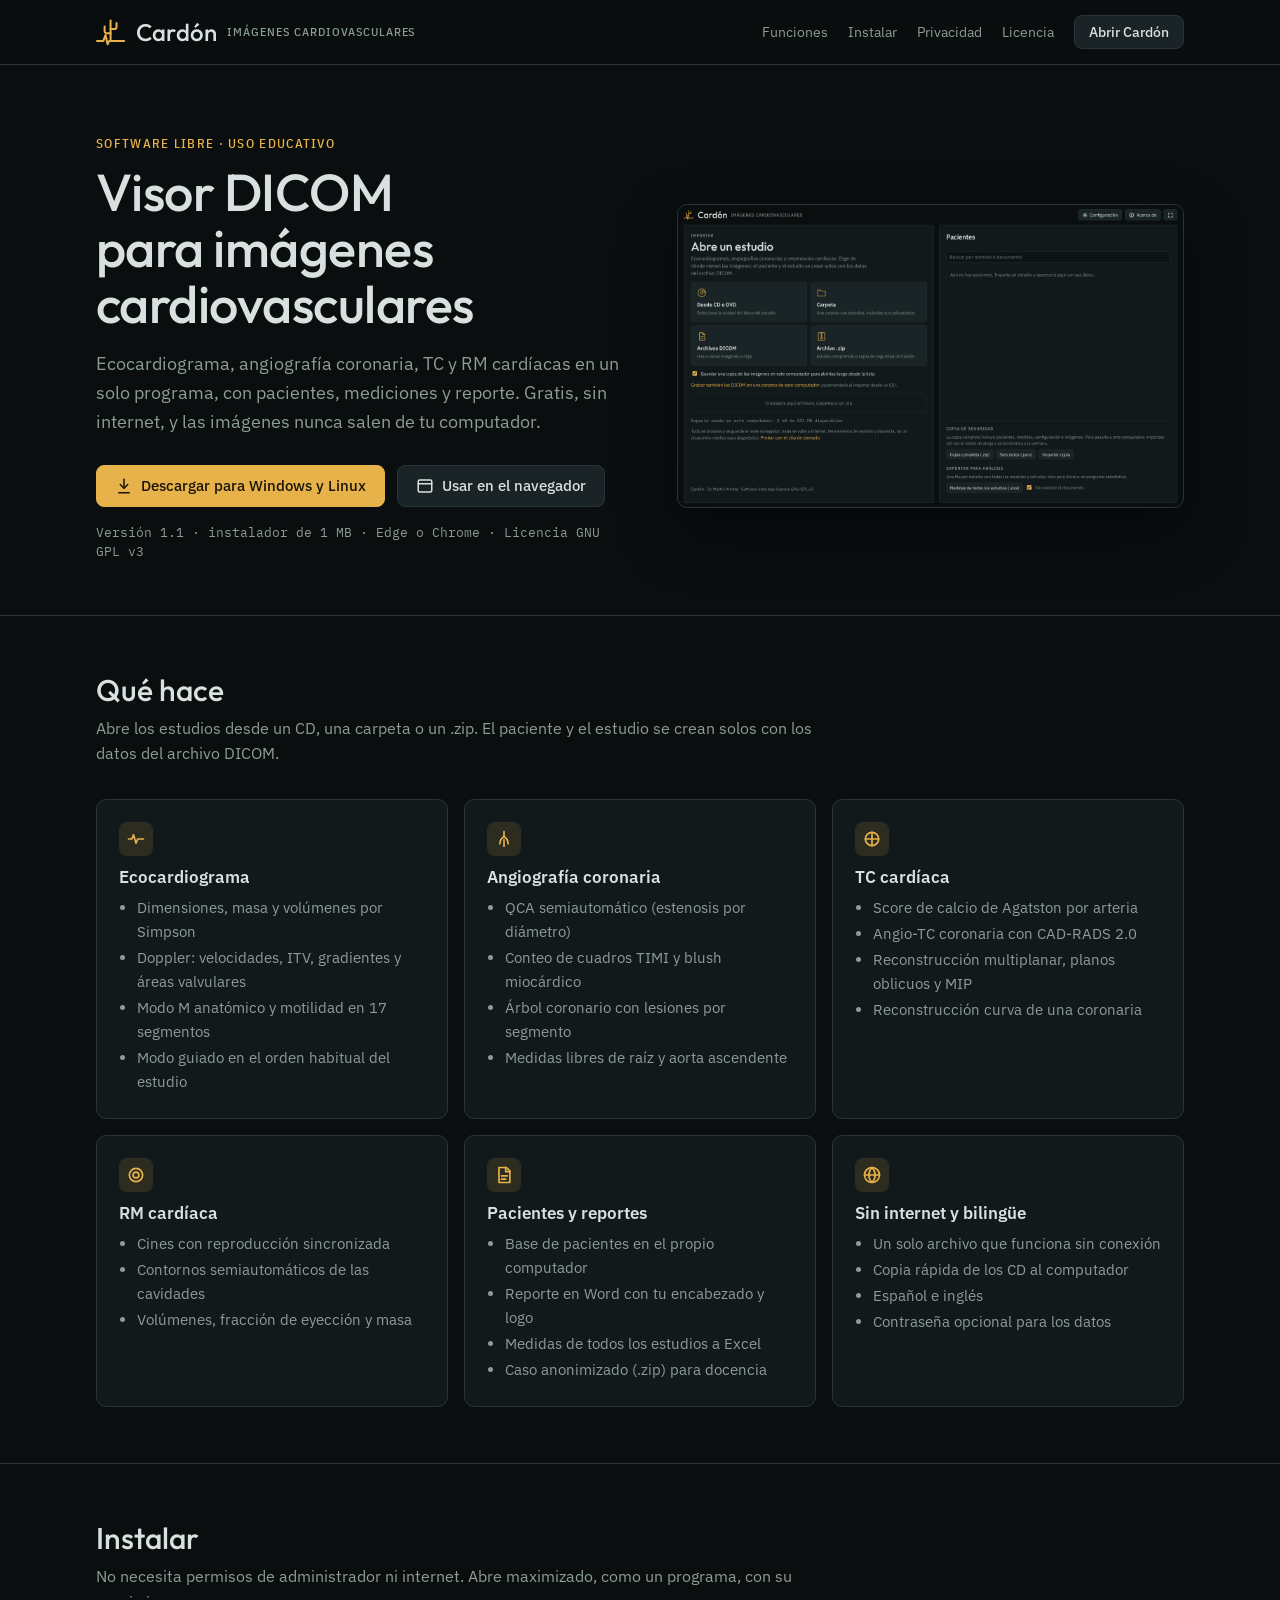
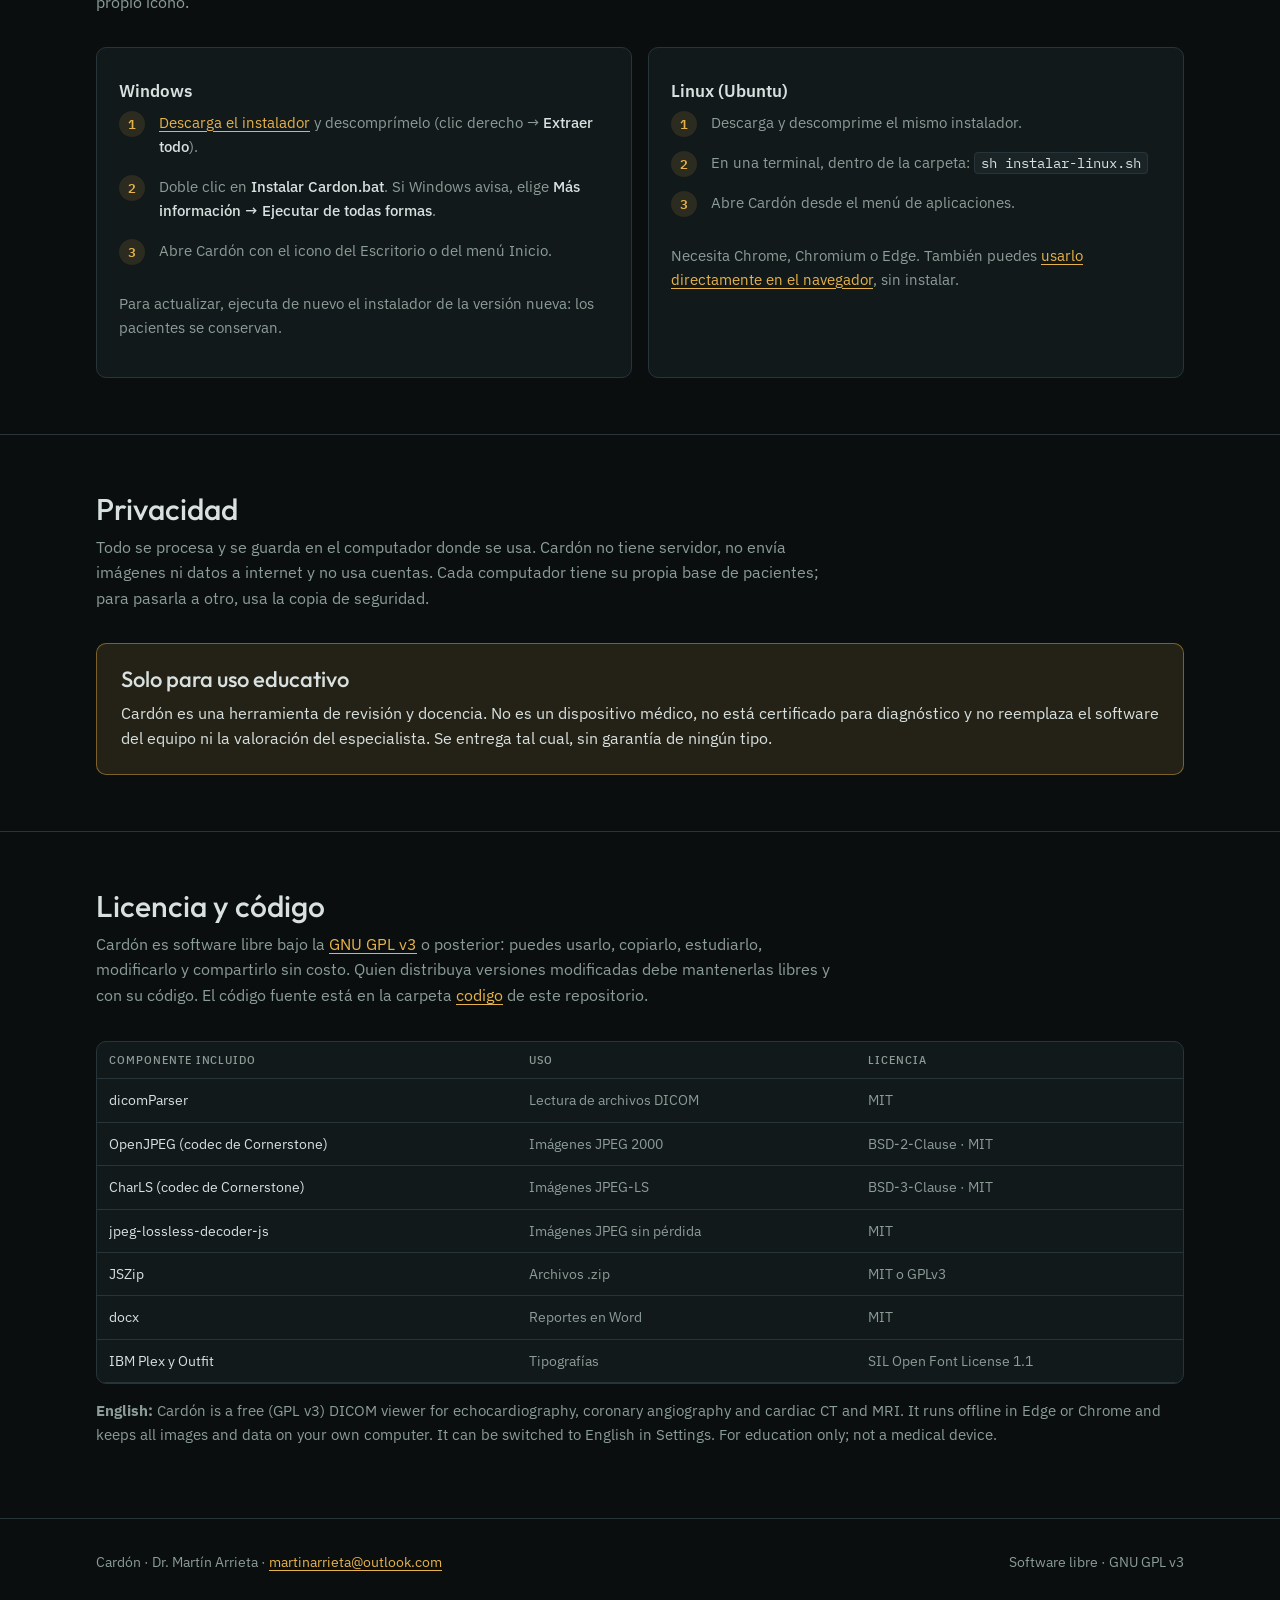
==== index.html @ 48ba82d5 "Cardón 1.1: página, aplicación en línea, instalador y código fuente Co-Authored-By: Claude Opus 5.5 " ====
<!doctype html>
<html lang="es">
<head>
<meta charset="utf-8">
<meta name="viewport" content="width=device-width, initial-scale=1">
<title>Cardón · Visor DICOM cardiovascular libre</title>
<meta name="description" content="Cardón: visor DICOM libre y gratuito para ecocardiografía, angiografía coronaria, TC y RM cardíacas. Funciona sin internet; las imágenes no salen del computador. Uso educativo.">
<meta property="og:title" content="Cardón · Visor DICOM cardiovascular libre">
<meta property="og:description" content="Ecocardiograma, angiografía coronaria, TC y RM cardíacas en un solo archivo. Libre, gratuito y sin internet. Uso educativo.">
<meta property="og:image" content="img/captura-inicio.png">
<link rel="icon" href="img/cardon.svg" type="image/svg+xml">
<link rel="preconnect" href="https://fonts.googleapis.com">
<link rel="preconnect" href="https://fonts.gstatic.com" crossorigin>
<link href="https://fonts.googleapis.com/css2?family=IBM+Plex+Mono:wght@400;500&family=IBM+Plex+Sans+Condensed:wght@500;600&family=IBM+Plex+Sans:wght@400;500;600&family=Outfit:wght@400;500;600&display=swap" rel="stylesheet">
<style>
:root {
  color-scheme: dark;
  --ink: #0a0e0f; --panel: #12191b; --raise: #1a2427; --line: #27353a;
  --text: #d8e1df; --muted: #8c9c97; --amber: #e7b24a; --amber-soft: rgba(231, 178, 74, 0.12); --cyan: #62c6c4;
  --f-brand: "Outfit", "IBM Plex Sans", system-ui, sans-serif;
  --f-display: "IBM Plex Sans Condensed", "Arial Narrow", system-ui, sans-serif;
  --f-body: "IBM Plex Sans", system-ui, -apple-system, "Segoe UI", sans-serif;
  --f-mono: "IBM Plex Mono", ui-monospace, Menlo, Consolas, monospace;
}
* { box-sizing: border-box; }
html { scroll-behavior: smooth; }
body { margin: 0; background: var(--ink); color: var(--text); font: 16px/1.6 var(--f-body); }
a { color: var(--amber); text-underline-offset: 3px; }
a:hover { color: #f3c96f; }
:focus-visible { outline: 2px solid var(--amber); outline-offset: 3px; }
.wrap { max-width: 1120px; margin: 0 auto; padding: 0 16px; }
header.top { position: sticky; top: 0; z-index: 5; background: rgba(10, 14, 15, 0.88); backdrop-filter: blur(8px); border-bottom: 1px solid var(--line); }
header.top .wrap { display: flex; align-items: center; justify-content: space-between; gap: 16px; height: 64px; }
.brand { display: flex; align-items: center; gap: 10px; color: var(--text); text-decoration: none; }
.brand svg { width: 30px; height: 28px; }
.brand b { font: 500 24px/1 var(--f-brand); letter-spacing: 0.01em; }
.brand small { color: var(--muted); font: 500 12px/1 var(--f-display); letter-spacing: 0.08em; text-transform: uppercase; }
nav { display: flex; gap: 20px; align-items: center; }
nav a { color: var(--muted); text-decoration: none; font-size: 14px; }
nav a:hover { color: var(--text); }
.btn { display: inline-flex; align-items: center; gap: 8px; padding: 11px 18px; border-radius: 8px; border: 1px solid var(--line); background: var(--raise); color: var(--text); font: 500 15px/1.2 var(--f-body); text-decoration: none; }
.btn:hover { border-color: var(--muted); color: var(--text); }
.btn.primary { background: var(--amber); border-color: var(--amber); color: #1a1408; }
.btn.primary:hover { background: #f0c164; color: #1a1408; }
.btn svg { width: 18px; height: 18px; flex: none; }
nav .btn { padding: 8px 14px; font-size: 14px; }
.hero { padding: 72px 16px 40px; display: grid; grid-template-columns: 1.05fr 1fr; gap: 48px; align-items: center; }
.eyebrow { font: 500 13px/1 var(--f-display); letter-spacing: 0.1em; text-transform: uppercase; color: var(--amber); margin: 0 0 14px; }
h1 { font: 500 clamp(34px, 5vw, 52px)/1.08 var(--f-brand); margin: 0 0 18px; letter-spacing: -0.01em; text-wrap: balance; }
.lead { color: var(--muted); font-size: 18px; margin: 0 0 28px; max-width: 34em; }
.cta { display: flex; flex-wrap: wrap; gap: 12px; }
.meta { margin-top: 16px; color: var(--muted); font: 13px/1.5 var(--f-mono); }
.shot { border: 1px solid var(--line); border-radius: 10px; overflow: hidden; background: var(--panel); box-shadow: 0 24px 60px rgba(0, 0, 0, 0.45); }
.shot img { display: block; width: 100%; height: auto; }
section { padding: 56px 0; border-top: 1px solid var(--line); }
h2 { font: 500 30px/1.2 var(--f-brand); margin: 0 0 8px; }
.sub { color: var(--muted); margin: 0 0 32px; max-width: 46em; }
.grid { display: grid; grid-template-columns: repeat(3, 1fr); gap: 16px; }
.card { background: var(--panel); border: 1px solid var(--line); border-radius: 10px; padding: 22px; }
.card h3 { font: 600 17px/1.3 var(--f-body); margin: 10px 0 8px; }
.card p, .card li { color: var(--muted); font-size: 15px; }
.card ul { margin: 0; padding-left: 18px; }
.card li { margin: 2px 0; }
.ico { width: 34px; height: 34px; border-radius: 8px; display: grid; place-items: center; background: var(--amber-soft); color: var(--amber); }
.ico svg { width: 20px; height: 20px; }
.steps { display: grid; grid-template-columns: repeat(2, 1fr); gap: 16px; }
ol.num { margin: 0; padding: 0; list-style: none; counter-reset: s; }
ol.num li { counter-increment: s; position: relative; padding: 0 0 14px 40px; color: var(--muted); }
ol.num li::before { content: counter(s); position: absolute; left: 0; top: 0; width: 26px; height: 26px; border-radius: 50%; background: var(--amber-soft); color: var(--amber); font: 600 13px/26px var(--f-mono); text-align: center; }
ol.num b, .card b { color: var(--text); font-weight: 500; }
code { font: 14px var(--f-mono); background: var(--raise); border: 1px solid var(--line); border-radius: 4px; padding: 1px 6px; color: var(--text); }
.notice { border: 1px solid rgba(231, 178, 74, 0.45); background: var(--amber-soft); border-radius: 10px; padding: 22px 24px; }
.notice h2 { font-size: 22px; }
.notice p { margin: 6px 0 0; color: var(--text); }
table { width: 100%; border-collapse: collapse; font-size: 14px; }
th, td { text-align: left; padding: 10px 12px; border-bottom: 1px solid var(--line); vertical-align: top; }
th { color: var(--muted); font: 500 12px/1.4 var(--f-display); letter-spacing: 0.08em; text-transform: uppercase; }
td { color: var(--muted); }
td:first-child { color: var(--text); }
.tablewrap { overflow-x: auto; border: 1px solid var(--line); border-radius: 10px; background: var(--panel); }
footer { border-top: 1px solid var(--line); padding: 32px 0 48px; color: var(--muted); font-size: 14px; }
footer .wrap { display: flex; flex-wrap: wrap; justify-content: space-between; gap: 16px; }
.en { color: var(--muted); font-size: 15px; }
@media (max-width: 900px) {
  .hero { grid-template-columns: 1fr; padding-top: 40px; gap: 32px; }
  .grid { grid-template-columns: 1fr 1fr; }
  .steps { grid-template-columns: 1fr; }
  nav a:not(.btn) { display: none; }
}
@media (max-width: 600px) {
  .grid { grid-template-columns: 1fr; }
  .brand small { display: none; }
}
</style>
</head>
<body>
<header class="top">
  <div class="wrap">
    <a class="brand" href="#" aria-label="Cardón, inicio">
      <svg viewBox="0 3 35 33" aria-hidden="true"><g fill="none" stroke="#e7b24a" stroke-width="2.4" stroke-linecap="round" stroke-linejoin="round"><path d="M1 30H8.5L11 23L13.5 34L15.5 30H17"/><path d="M17 30V6"/><path d="M17 21H12.5A2.5 2.5 0 0 1 10 18.5V13"/><path d="M17 16H21.5A2.5 2.5 0 0 0 24 13.5V9"/><path d="M17 30H33"/></g></svg>
      <b>Cardón</b><small>Imágenes cardiovasculares</small>
    </a>
    <nav aria-label="Secciones">
      <a href="#funciones">Funciones</a>
      <a href="#instalar">Instalar</a>
      <a href="#privacidad">Privacidad</a>
      <a href="#licencia">Licencia</a>
      <a class="btn" href="app/">Abrir Cardón</a>
    </nav>
  </div>
</header>

<main>
  <div class="wrap hero">
    <div>
      <p class="eyebrow">Software libre · Uso educativo</p>
      <h1>Visor DICOM para imágenes cardiovasculares</h1>
      <p class="lead">Ecocardiograma, angiografía coronaria, TC y RM cardíacas en un solo programa, con pacientes, mediciones y reporte. Gratis, sin internet, y las imágenes nunca salen de tu computador.</p>
      <div class="cta">
        <a class="btn primary" href="descargas/Cardon-instalador.zip" download>
          <svg viewBox="0 0 24 24" fill="none" stroke="currentColor" stroke-width="2" stroke-linecap="round" stroke-linejoin="round" aria-hidden="true"><path d="M12 3v12"/><path d="m7 10 5 5 5-5"/><path d="M5 21h14"/></svg>
          Descargar para Windows y Linux
        </a>
        <a class="btn" href="app/">
          <svg viewBox="0 0 24 24" fill="none" stroke="currentColor" stroke-width="2" stroke-linecap="round" stroke-linejoin="round" aria-hidden="true"><rect x="3" y="4" width="18" height="16" rx="2"/><path d="M3 9h18"/></svg>
          Usar en el navegador
        </a>
      </div>
      <p class="meta">Versión 1.1 · instalador de 1 MB · Edge o Chrome · Licencia GNU GPL v3</p>
    </div>
    <div class="shot"><img src="img/captura-inicio.png" width="1440" height="860" alt="Pantalla de inicio de Cardón: importar estudios desde CD, carpeta, archivos DICOM o .zip, y lista de pacientes."></div>
  </div>

  <section id="funciones">
    <div class="wrap">
      <h2>Qué hace</h2>
      <p class="sub">Abre los estudios desde un CD, una carpeta o un .zip. El paciente y el estudio se crean solos con los datos del archivo DICOM.</p>
      <div class="grid">
        <div class="card">
          <div class="ico"><svg viewBox="0 0 24 24" fill="none" stroke="currentColor" stroke-width="2" stroke-linecap="round" stroke-linejoin="round"><path d="M3 12h4l2-5 3 10 2-5h7"/></svg></div>
          <h3>Ecocardiograma</h3>
          <ul><li>Dimensiones, masa y volúmenes por Simpson</li><li>Doppler: velocidades, ITV, gradientes y áreas valvulares</li><li>Modo M anatómico y motilidad en 17 segmentos</li><li>Modo guiado en el orden habitual del estudio</li></ul>
        </div>
        <div class="card">
          <div class="ico"><svg viewBox="0 0 24 24" fill="none" stroke="currentColor" stroke-width="2" stroke-linecap="round" stroke-linejoin="round"><path d="M12 3v6"/><path d="M12 9c-3 2-5 5-5 9"/><path d="M12 9c3 2 5 5 5 9"/><path d="M12 13v8"/></svg></div>
          <h3>Angiografía coronaria</h3>
          <ul><li>QCA semiautomático (estenosis por diámetro)</li><li>Conteo de cuadros TIMI y blush miocárdico</li><li>Árbol coronario con lesiones por segmento</li><li>Medidas libres de raíz y aorta ascendente</li></ul>
        </div>
        <div class="card">
          <div class="ico"><svg viewBox="0 0 24 24" fill="none" stroke="currentColor" stroke-width="2" stroke-linecap="round" stroke-linejoin="round"><circle cx="12" cy="12" r="8"/><path d="M4 12h16"/><path d="M12 4v16"/></svg></div>
          <h3>TC cardíaca</h3>
          <ul><li>Score de calcio de Agatston por arteria</li><li>Angio-TC coronaria con CAD-RADS 2.0</li><li>Reconstrucción multiplanar, planos oblicuos y MIP</li><li>Reconstrucción curva de una coronaria</li></ul>
        </div>
        <div class="card">
          <div class="ico"><svg viewBox="0 0 24 24" fill="none" stroke="currentColor" stroke-width="2" stroke-linecap="round" stroke-linejoin="round"><circle cx="12" cy="12" r="8"/><circle cx="12" cy="12" r="3.5"/></svg></div>
          <h3>RM cardíaca</h3>
          <ul><li>Cines con reproducción sincronizada</li><li>Contornos semiautomáticos de las cavidades</li><li>Volúmenes, fracción de eyección y masa</li></ul>
        </div>
        <div class="card">
          <div class="ico"><svg viewBox="0 0 24 24" fill="none" stroke="currentColor" stroke-width="2" stroke-linecap="round" stroke-linejoin="round"><path d="M6 3h9l4 4v14H6z"/><path d="M14 3v5h5"/><path d="M9 13h7M9 17h5"/></svg></div>
          <h3>Pacientes y reportes</h3>
          <ul><li>Base de pacientes en el propio computador</li><li>Reporte en Word con tu encabezado y logo</li><li>Medidas de todos los estudios a Excel</li><li>Caso anonimizado (.zip) para docencia</li></ul>
        </div>
        <div class="card">
          <div class="ico"><svg viewBox="0 0 24 24" fill="none" stroke="currentColor" stroke-width="2" stroke-linecap="round" stroke-linejoin="round"><circle cx="12" cy="12" r="9"/><path d="M3 12h18"/><path d="M12 3c2.5 2.6 3.8 5.6 3.8 9s-1.3 6.4-3.8 9c-2.5-2.6-3.8-5.6-3.8-9S9.5 5.6 12 3z"/></svg></div>
          <h3>Sin internet y bilingüe</h3>
          <ul><li>Un solo archivo que funciona sin conexión</li><li>Copia rápida de los CD al computador</li><li>Español e inglés</li><li>Contraseña opcional para los datos</li></ul>
        </div>
      </div>
    </div>
  </section>

  <section id="instalar">
    <div class="wrap">
      <h2>Instalar</h2>
      <p class="sub">No necesita permisos de administrador ni internet. Abre maximizado, como un programa, con su propio icono.</p>
      <div class="steps">
        <div class="card">
          <h3>Windows</h3>
          <ol class="num">
            <li><a href="descargas/Cardon-instalador.zip" download>Descarga el instalador</a> y descomprímelo (clic derecho → <b>Extraer todo</b>).</li>
            <li>Doble clic en <b>Instalar Cardon.bat</b>. Si Windows avisa, elige <b>Más información → Ejecutar de todas formas</b>.</li>
            <li>Abre Cardón con el icono del Escritorio o del menú Inicio.</li>
          </ol>
          <p>Para actualizar, ejecuta de nuevo el instalador de la versión nueva: los pacientes se conservan.</p>
        </div>
        <div class="card">
          <h3>Linux (Ubuntu)</h3>
          <ol class="num">
            <li>Descarga y descomprime el mismo instalador.</li>
            <li>En una terminal, dentro de la carpeta: <code>sh instalar-linux.sh</code></li>
            <li>Abre Cardón desde el menú de aplicaciones.</li>
          </ol>
          <p>Necesita Chrome, Chromium o Edge. También puedes <a href="app/">usarlo directamente en el navegador</a>, sin instalar.</p>
        </div>
      </div>
    </div>
  </section>

  <section id="privacidad">
    <div class="wrap">
      <h2>Privacidad</h2>
      <p class="sub">Todo se procesa y se guarda en el computador donde se usa. Cardón no tiene servidor, no envía imágenes ni datos a internet y no usa cuentas. Cada computador tiene su propia base de pacientes; para pasarla a otro, usa la copia de seguridad.</p>
      <div class="notice" role="note">
        <h2>Solo para uso educativo</h2>
        <p>Cardón es una herramienta de revisión y docencia. No es un dispositivo médico, no está certificado para diagnóstico y no reemplaza el software del equipo ni la valoración del especialista. Se entrega tal cual, sin garantía de ningún tipo.</p>
      </div>
    </div>
  </section>

  <section id="licencia">
    <div class="wrap">
      <h2>Licencia y código</h2>
      <p class="sub">Cardón es software libre bajo la <a href="LICENSE">GNU GPL v3</a> o posterior: puedes usarlo, copiarlo, estudiarlo, modificarlo y compartirlo sin costo. Quien distribuya versiones modificadas debe mantenerlas libres y con su código. El código fuente está en la carpeta <a id="srcLink" href="codigo/COMO-COMPILAR.txt">codigo</a> de este repositorio.</p>
      <div class="tablewrap">
        <table>
          <thead><tr><th>Componente incluido</th><th>Uso</th><th>Licencia</th></tr></thead>
          <tbody>
            <tr><td>dicomParser</td><td>Lectura de archivos DICOM</td><td>MIT</td></tr>
            <tr><td>OpenJPEG (codec de Cornerstone)</td><td>Imágenes JPEG 2000</td><td>BSD-2-Clause · MIT</td></tr>
            <tr><td>CharLS (codec de Cornerstone)</td><td>Imágenes JPEG-LS</td><td>BSD-3-Clause · MIT</td></tr>
            <tr><td>jpeg-lossless-decoder-js</td><td>Imágenes JPEG sin pérdida</td><td>MIT</td></tr>
            <tr><td>JSZip</td><td>Archivos .zip</td><td>MIT o GPLv3</td></tr>
            <tr><td>docx</td><td>Reportes en Word</td><td>MIT</td></tr>
            <tr><td>IBM Plex y Outfit</td><td>Tipografías</td><td>SIL Open Font License 1.1</td></tr>
          </tbody>
        </table>
      </div>
      <p class="en" lang="en"><b>English:</b> Cardón is a free (GPL v3) DICOM viewer for echocardiography, coronary angiography and cardiac CT and MRI. It runs offline in Edge or Chrome and keeps all images and data on your own computer. It can be switched to English in Settings. For education only; not a medical device.</p>
    </div>
  </section>
</main>

<footer>
  <div class="wrap">
    <span>Cardón · Dr. Martín Arrieta · <a href="mailto:martinarrieta@outlook.com">martinarrieta@outlook.com</a></span>
    <span>Software libre · GNU GPL v3</span>
  </div>
</footer>
<script>
  /* En GitHub Pages, el enlace al código lleva al repositorio */
  (function () {
    var h = location.hostname, m = h.match(/^([^.]+)\.github\.io$/);
    if (!m) return;
    var repo = location.pathname.split('/').filter(Boolean)[0];
    var a = document.getElementById('srcLink');
    a.href = 'https://github.com/' + m[1] + '/' + (repo || (m[1] + '.github.io')) + '/tree/main/codigo';
  })();
</script>
</body>
</html>
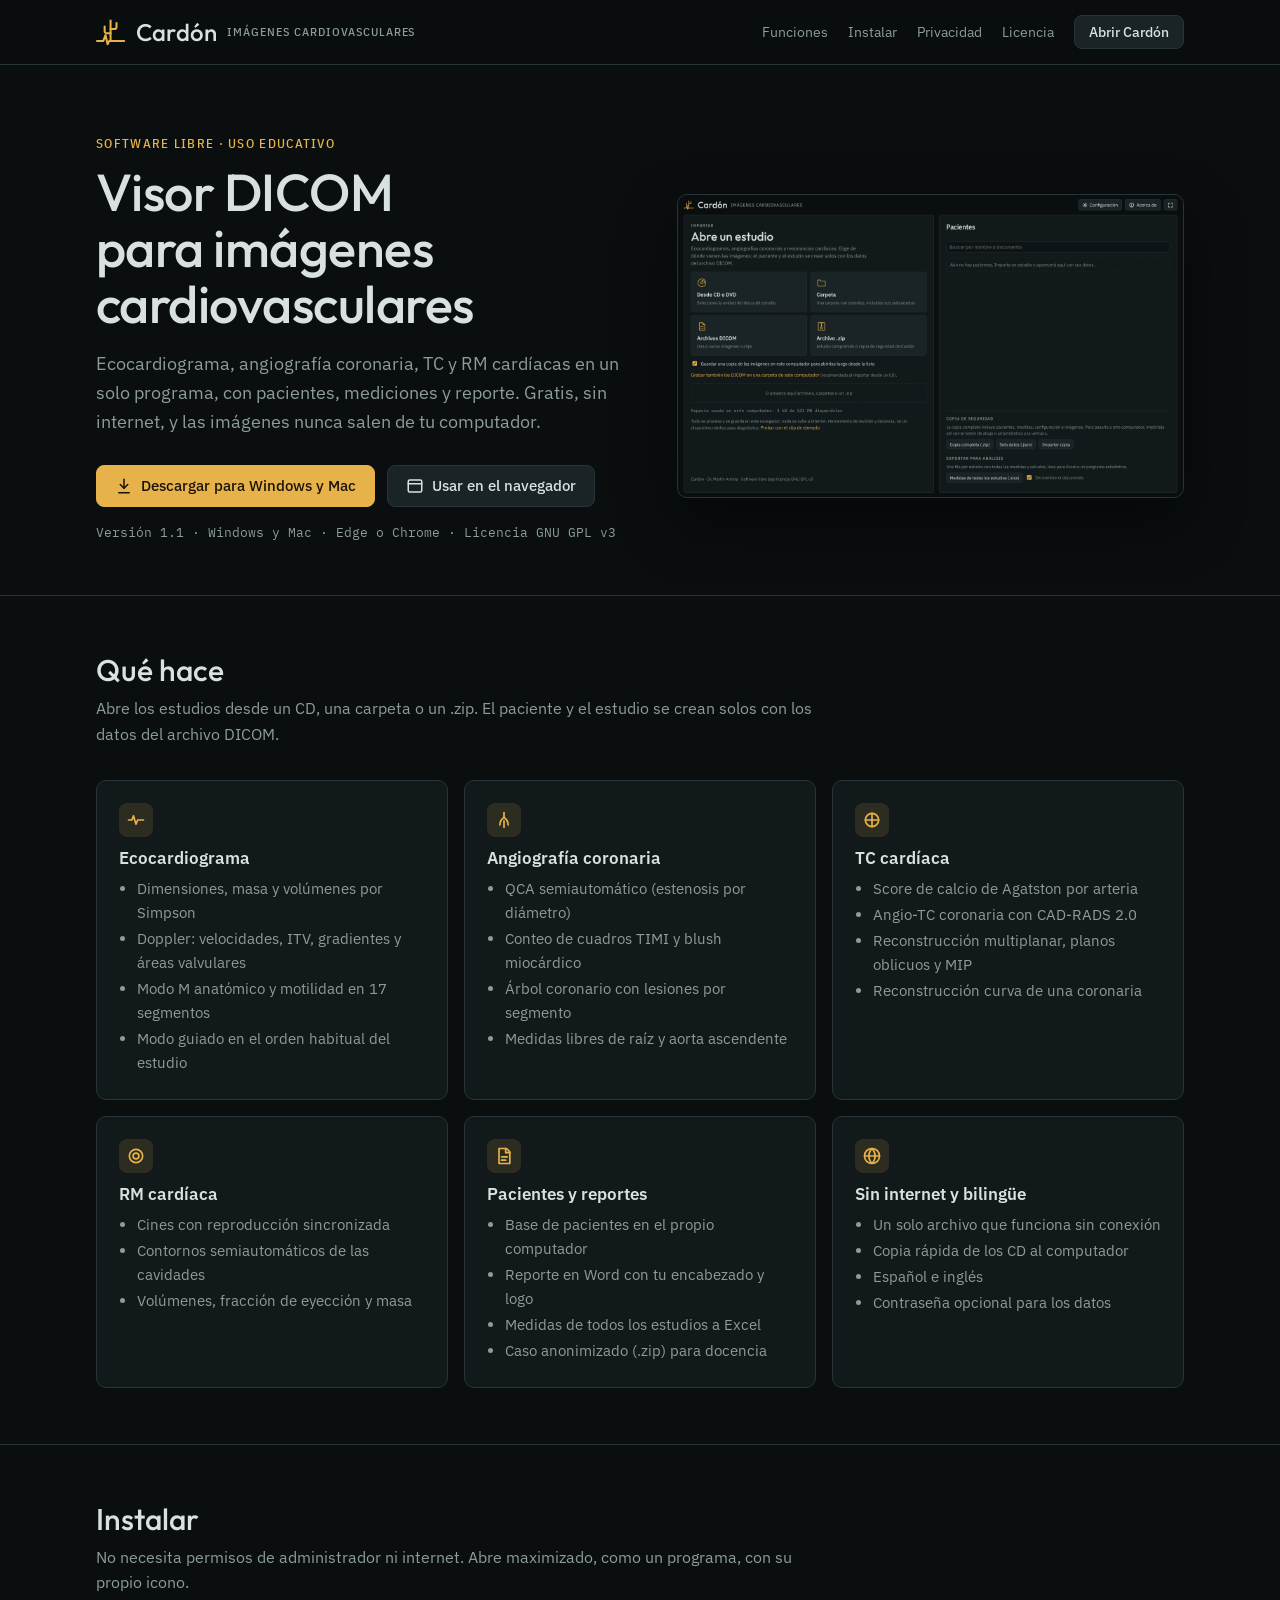
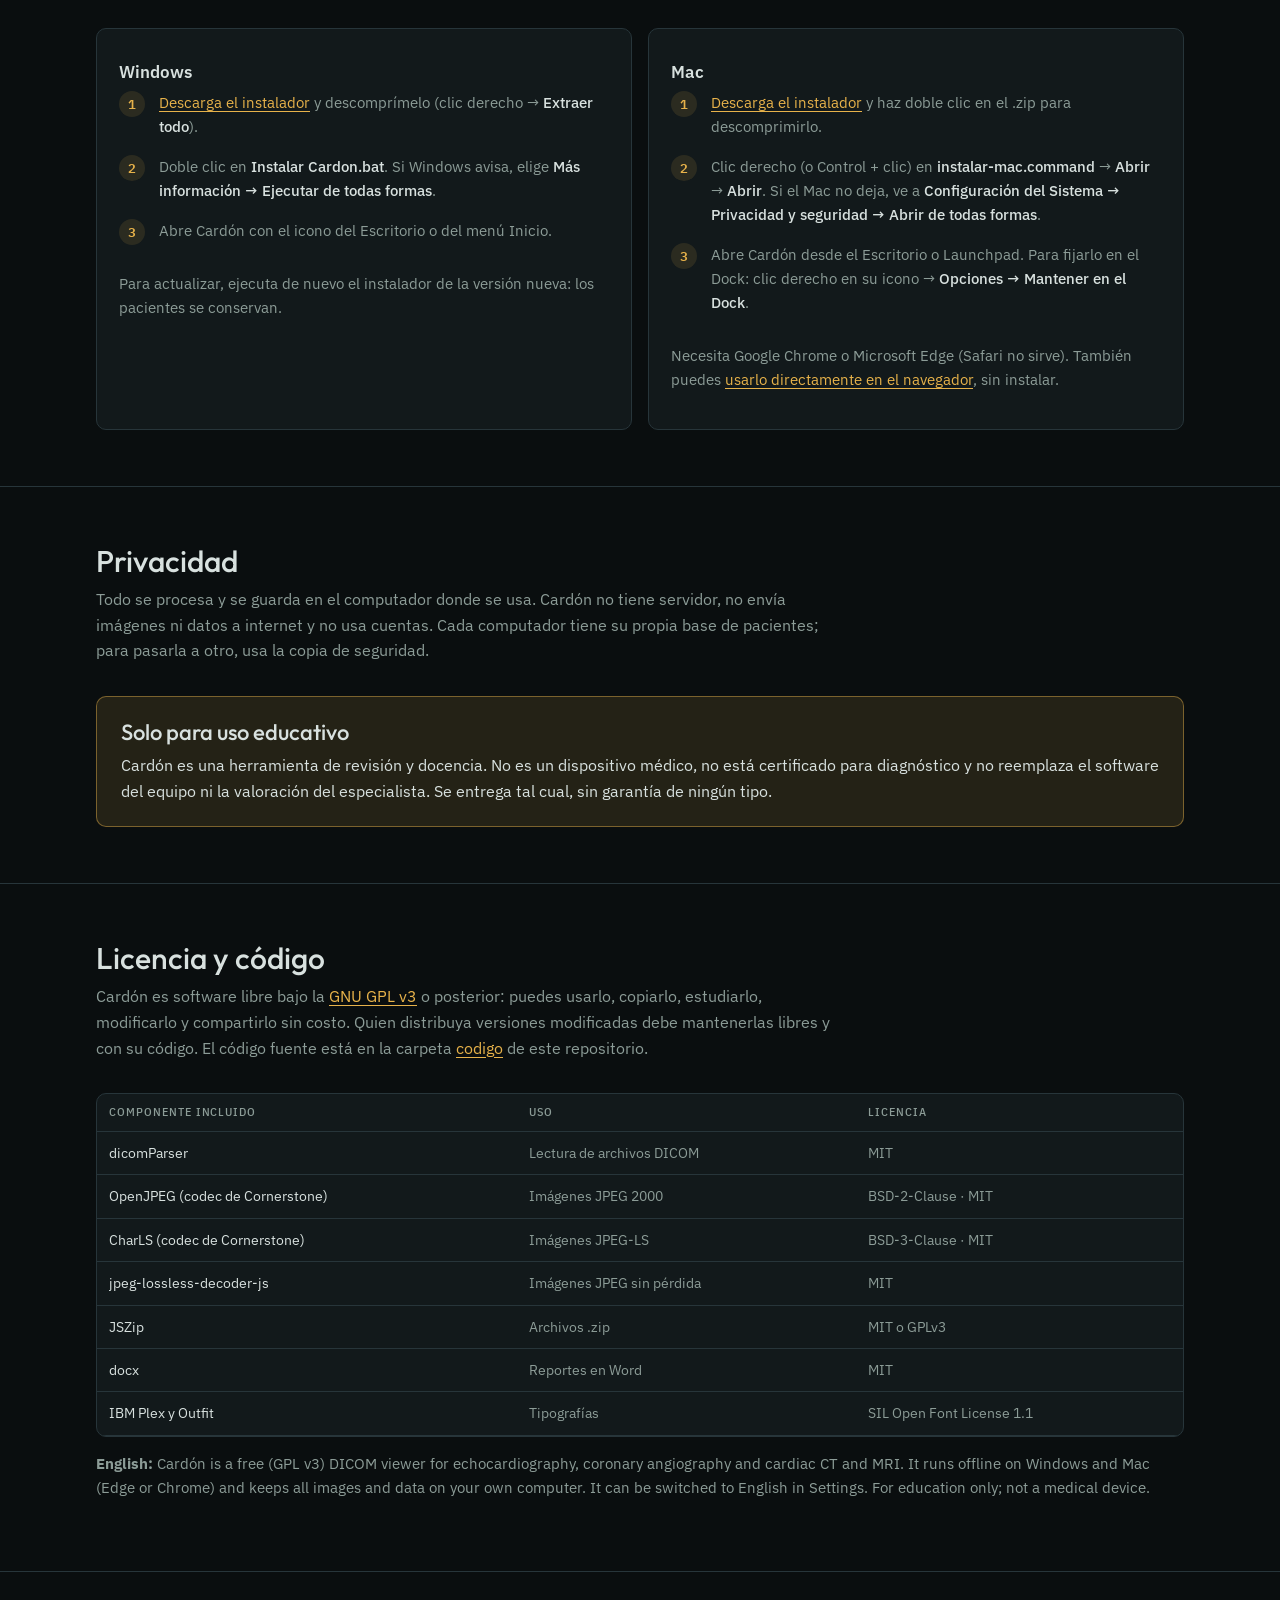
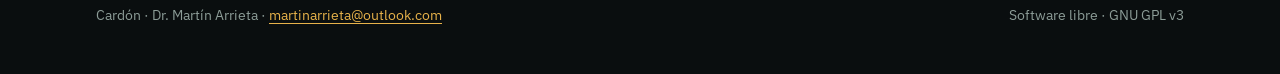
==== commit 05da6566: "Instalador para Windows y Mac (se retira Linux) Co-Authored-By: Claude Opus 5.5 <noreply@anthropic.c" ====
--- a/index.html
+++ b/index.html
@@ -119,14 +119,14 @@
       <div class="cta">
         <a class="btn primary" href="descargas/Cardon-instalador.zip" download>
           <svg viewBox="0 0 24 24" fill="none" stroke="currentColor" stroke-width="2" stroke-linecap="round" stroke-linejoin="round" aria-hidden="true"><path d="M12 3v12"/><path d="m7 10 5 5 5-5"/><path d="M5 21h14"/></svg>
-          Descargar para Windows y Linux
+          Descargar para Windows y Mac
         </a>
         <a class="btn" href="app/">
           <svg viewBox="0 0 24 24" fill="none" stroke="currentColor" stroke-width="2" stroke-linecap="round" stroke-linejoin="round" aria-hidden="true"><rect x="3" y="4" width="18" height="16" rx="2"/><path d="M3 9h18"/></svg>
           Usar en el navegador
         </a>
       </div>
-      <p class="meta">Versión 1.1 · instalador de 1 MB · Edge o Chrome · Licencia GNU GPL v3</p>
+      <p class="meta">Versión 1.1 · Windows y Mac · Edge o Chrome · Licencia GNU GPL v3</p>
     </div>
     <div class="shot"><img src="img/captura-inicio.png" width="1440" height="860" alt="Pantalla de inicio de Cardón: importar estudios desde CD, carpeta, archivos DICOM o .zip, y lista de pacientes."></div>
   </div>
@@ -185,13 +185,13 @@
           <p>Para actualizar, ejecuta de nuevo el instalador de la versión nueva: los pacientes se conservan.</p>
         </div>
         <div class="card">
-          <h3>Linux (Ubuntu)</h3>
+          <h3>Mac</h3>
           <ol class="num">
-            <li>Descarga y descomprime el mismo instalador.</li>
-            <li>En una terminal, dentro de la carpeta: <code>sh instalar-linux.sh</code></li>
-            <li>Abre Cardón desde el menú de aplicaciones.</li>
+            <li><a href="descargas/Cardon-instalador.zip" download>Descarga el instalador</a> y haz doble clic en el .zip para descomprimirlo.</li>
+            <li>Clic derecho (o Control + clic) en <b>instalar-mac.command</b> → <b>Abrir</b> → <b>Abrir</b>. Si el Mac no deja, ve a <b>Configuración del Sistema → Privacidad y seguridad → Abrir de todas formas</b>.</li>
+            <li>Abre Cardón desde el Escritorio o Launchpad. Para fijarlo en el Dock: clic derecho en su icono → <b>Opciones → Mantener en el Dock</b>.</li>
           </ol>
-          <p>Necesita Chrome, Chromium o Edge. También puedes <a href="app/">usarlo directamente en el navegador</a>, sin instalar.</p>
+          <p>Necesita Google Chrome o Microsoft Edge (Safari no sirve). También puedes <a href="app/">usarlo directamente en el navegador</a>, sin instalar.</p>
         </div>
       </div>
     </div>
@@ -226,7 +226,7 @@
           </tbody>
         </table>
       </div>
-      <p class="en" lang="en"><b>English:</b> Cardón is a free (GPL v3) DICOM viewer for echocardiography, coronary angiography and cardiac CT and MRI. It runs offline in Edge or Chrome and keeps all images and data on your own computer. It can be switched to English in Settings. For education only; not a medical device.</p>
+      <p class="en" lang="en"><b>English:</b> Cardón is a free (GPL v3) DICOM viewer for echocardiography, coronary angiography and cardiac CT and MRI. It runs offline on Windows and Mac (Edge or Chrome) and keeps all images and data on your own computer. It can be switched to English in Settings. For education only; not a medical device.</p>
     </div>
   </section>
 </main>
